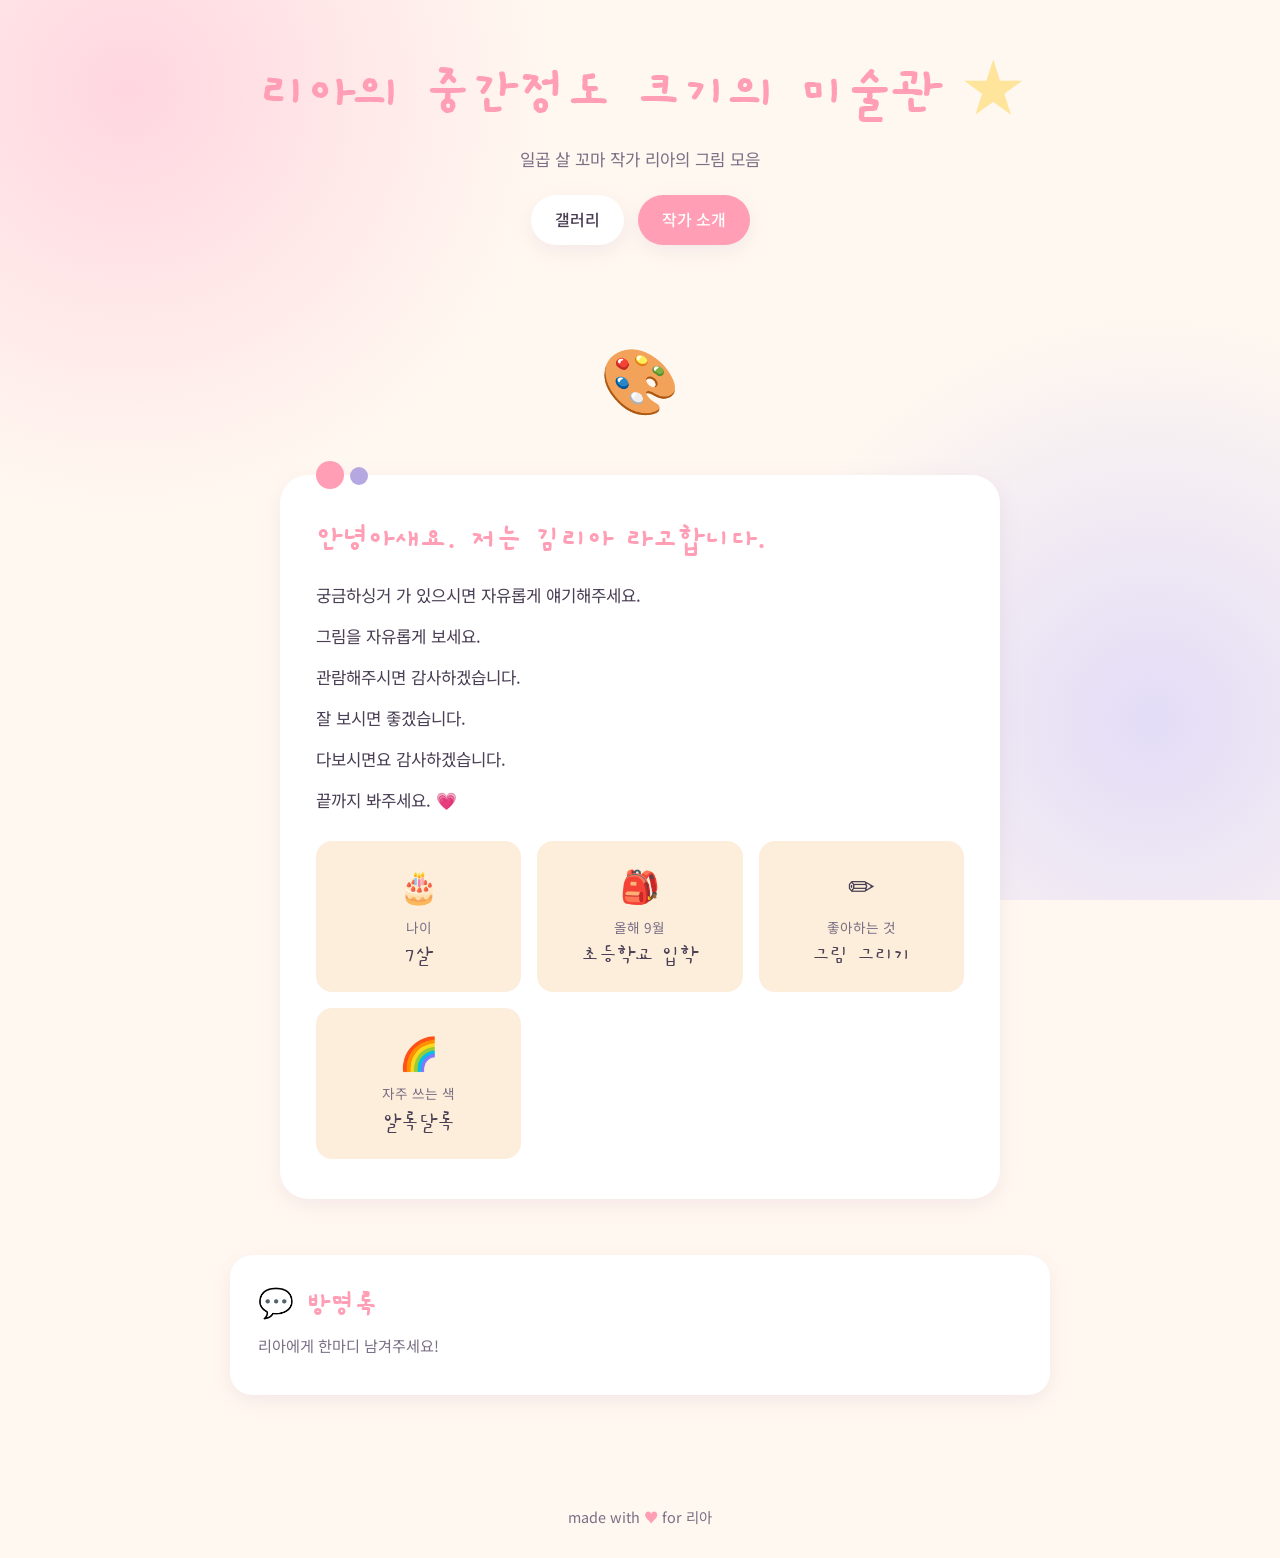
==== about.html @ 67d5af65 "방명록 추가 (giscus) 갤러리/작가 소개 페이지 하단에 댓글창 추가. GitHub Discussions 기반, 페이지별로 분리된 스레드.  Co-Authored-By: Cla" ====
<!DOCTYPE html>
<html lang="ko">
<head>
  <meta charset="UTF-8" />
  <meta name="viewport" content="width=device-width, initial-scale=1.0" />
  <title>작가 소개 — 리아의 중간정도 크기의 미술관</title>
  <meta name="description" content="꼬마 작가 리아 소개" />
  <link rel="preconnect" href="https://fonts.googleapis.com" />
  <link rel="preconnect" href="https://fonts.gstatic.com" crossorigin />
  <link href="https://fonts.googleapis.com/css2?family=Gaegu:wght@400;700&family=Noto+Sans+KR:wght@400;500;700&display=swap" rel="stylesheet" />
  <link rel="stylesheet" href="style.css" />
</head>
<body>
  <header>
    <h1 class="site-title">리아의 중간정도 크기의 미술관 <span class="star">★</span></h1>
    <p class="tagline">일곱 살 꼬마 작가 리아의 그림 모음</p>
    <nav>
      <a href="index.html">갤러리</a>
      <a href="about.html" class="active">작가 소개</a>
      <a href="admin.html" class="admin-link" hidden>✏️ 편집</a>
    </nav>
  </header>

  <main>
    <div class="about-hero">
      <span class="about-emoji" role="img" aria-label="팔레트">🎨</span>
    </div>

    <article class="about-card">
      <h2>안녕아새요. 저는 김리아 라고합니다.</h2>
      <p>궁금하싱거 가 있으시면 자유롭게 얘기해주세요.</p>
      <p>그림을 자유롭게 보세요.</p>
      <p>관람해주시면 감사하겠습니다.</p>
      <p>잘 보시면 좋겠습니다.</p>
      <p>다보시면요 감사하겠습니다.</p>
      <p>끝까지 봐주세요. 💗</p>

      <div class="about-facts">
        <div class="fact">
          <span class="fact-emoji">🎂</span>
          <div class="fact-label">나이</div>
          <div class="fact-value">7살</div>
        </div>
        <div class="fact">
          <span class="fact-emoji">🎒</span>
          <div class="fact-label">올해 9월</div>
          <div class="fact-value">초등학교 입학</div>
        </div>
        <div class="fact">
          <span class="fact-emoji">✏️</span>
          <div class="fact-label">좋아하는 것</div>
          <div class="fact-value">그림 그리기</div>
        </div>
        <div class="fact">
          <span class="fact-emoji">🌈</span>
          <div class="fact-label">자주 쓰는 색</div>
          <div class="fact-value">알록달록</div>
        </div>
      </div>
    </article>

    <section class="comments" aria-label="방명록">
      <h2 class="comments-title">💬 방명록</h2>
      <p class="comments-hint">리아에게 한마디 남겨주세요!</p>
      <script src="https://giscus.app/client.js"
              data-repo="junsoopablo/lia-gallery"
              data-repo-id="R_kgDOSTjajA"
              data-category="General"
              data-category-id="DIC_kwDOSTjajM4C8SMW"
              data-mapping="pathname"
              data-strict="0"
              data-reactions-enabled="1"
              data-emit-metadata="1"
              data-input-position="top"
              data-theme="preferred_color_scheme"
              data-lang="ko"
              data-loading="lazy"
              crossorigin="anonymous"
              async>
      </script>
    </section>
  </main>

  <footer>
    <p>made with <span class="heart">♥</span> for 리아</p>
  </footer>

  <script>
    if (['localhost', '127.0.0.1'].includes(location.hostname)) {
      document.querySelectorAll('.admin-link').forEach(a => a.hidden = false);
    }
  </script>
</body>
</html>
---- style.css ----
/* === Lia's Art Gallery — base styles === */
:root {
  --cream: #fff8f0;
  --cream-deep: #fdeedb;
  --pink: #ff9eb5;
  --pink-soft: #ffd6e0;
  --lavender: #b5a8e0;
  --lavender-soft: #e3dcf7;
  --mint: #a8e0d2;
  --yellow: #ffe49c;
  --text: #4a3f55;
  --text-soft: #7a6f85;
  --shadow: 0 6px 20px rgba(180, 140, 180, 0.15);
  --shadow-hover: 0 12px 32px rgba(180, 140, 180, 0.25);
}

* { box-sizing: border-box; margin: 0; padding: 0; }

html, body {
  font-family: 'Noto Sans KR', system-ui, -apple-system, sans-serif;
  background: var(--cream);
  color: var(--text);
  line-height: 1.6;
  min-height: 100vh;
}

body {
  background-image:
    radial-gradient(circle at 10% 10%, var(--pink-soft) 0, transparent 30%),
    radial-gradient(circle at 90% 80%, var(--lavender-soft) 0, transparent 30%);
  background-attachment: fixed;
}

/* === Header & nav === */
header {
  text-align: center;
  padding: 48px 20px 24px;
}

.site-title {
  font-family: 'Gaegu', cursive;
  font-size: clamp(2.4rem, 6vw, 3.6rem);
  font-weight: 700;
  color: var(--pink);
  letter-spacing: -1px;
}

.site-title .star {
  display: inline-block;
  color: var(--yellow);
  animation: twinkle 2s ease-in-out infinite;
}

@keyframes twinkle {
  0%, 100% { transform: rotate(-10deg) scale(1); }
  50% { transform: rotate(10deg) scale(1.15); }
}

.tagline {
  color: var(--text-soft);
  font-size: 1.05rem;
  margin-top: 6px;
}

nav {
  display: flex;
  justify-content: center;
  gap: 14px;
  margin-top: 22px;
  flex-wrap: wrap;
}

nav a {
  text-decoration: none;
  color: var(--text);
  background: white;
  padding: 10px 22px;
  border-radius: 999px;
  font-weight: 500;
  box-shadow: var(--shadow);
  transition: transform 0.2s, box-shadow 0.2s, background 0.2s;
  border: 2px solid transparent;
}

nav a:hover {
  transform: translateY(-2px);
  box-shadow: var(--shadow-hover);
  border-color: var(--pink-soft);
}

nav a.active {
  background: var(--pink);
  color: white;
}

/* === Main container === */
main {
  max-width: 1200px;
  margin: 0 auto;
  padding: 24px 20px 80px;
}

/* === Filter bar === */
.filter-bar {
  display: flex;
  flex-wrap: wrap;
  justify-content: center;
  gap: 10px;
  margin-top: 24px;
}

.filter-bar:empty { display: none; }

.filter-btn {
  font-family: inherit;
  font-size: 0.95rem;
  background: white;
  color: var(--text);
  border: 2px solid transparent;
  padding: 8px 18px;
  border-radius: 999px;
  cursor: pointer;
  font-weight: 500;
  box-shadow: var(--shadow);
  transition: transform 0.2s, background 0.2s, color 0.2s, border-color 0.2s;
  display: inline-flex;
  align-items: center;
  gap: 6px;
}

.filter-btn:hover {
  transform: translateY(-2px);
  border-color: var(--pink-soft);
}

.filter-btn.active {
  background: var(--pink);
  color: white;
}

.filter-count {
  font-size: 0.78rem;
  background: var(--cream-deep);
  color: var(--text-soft);
  padding: 1px 8px;
  border-radius: 999px;
  font-weight: 600;
}

.filter-btn.active .filter-count {
  background: rgba(255, 255, 255, 0.3);
  color: white;
}

.artwork-card.hidden { display: none; }

/* === Gallery grid === */
.gallery {
  display: grid;
  grid-template-columns: repeat(auto-fill, minmax(260px, 1fr));
  gap: 28px;
  margin-top: 32px;
}

.artwork-card {
  background: white;
  border-radius: 22px;
  overflow: hidden;
  box-shadow: var(--shadow);
  transition: transform 0.3s, box-shadow 0.3s;
  cursor: pointer;
  display: flex;
  flex-direction: column;
}

.artwork-card:hover {
  transform: translateY(-6px) rotate(-0.5deg);
  box-shadow: var(--shadow-hover);
}

.artwork-card:nth-child(even):hover {
  transform: translateY(-6px) rotate(0.5deg);
}

.artwork-img-wrap {
  width: 100%;
  aspect-ratio: 1 / 1;
  overflow: hidden;
  background: var(--cream-deep);
  display: flex;
  align-items: center;
  justify-content: center;
}

.artwork-img-wrap img {
  width: 100%;
  height: 100%;
  object-fit: cover;
  display: block;
  transition: transform 0.4s ease;
}

.artwork-card:hover .artwork-img-wrap img {
  transform: scale(1.05);
}

.artwork-info {
  padding: 16px 18px 20px;
}

.artwork-title {
  font-family: 'Gaegu', cursive;
  font-size: 1.5rem;
  color: var(--text);
  margin-bottom: 4px;
}

.artwork-meta {
  font-size: 0.85rem;
  color: var(--text-soft);
}

.artwork-desc {
  font-size: 0.92rem;
  color: var(--text-soft);
  margin-top: 8px;
  line-height: 1.5;
}

/* === Lightbox === */
.lightbox {
  position: fixed;
  inset: 0;
  background: rgba(74, 63, 85, 0.85);
  display: none;
  align-items: center;
  justify-content: center;
  z-index: 1000;
  padding: 20px;
  animation: fadeIn 0.25s ease;
}

.lightbox.open { display: flex; }

@keyframes fadeIn { from { opacity: 0; } to { opacity: 1; } }

.lightbox-content {
  background: white;
  border-radius: 22px;
  max-width: 92vw;
  max-height: 92vh;
  overflow: hidden;
  display: flex;
  flex-direction: column;
  box-shadow: 0 20px 60px rgba(0, 0, 0, 0.4);
}

.lightbox-content img {
  width: 100%;
  max-height: 75vh;
  object-fit: contain;
  background: var(--cream-deep);
  display: block;
}

.lightbox-info {
  padding: 18px 24px 22px;
}

.lightbox-info .artwork-title { font-size: 1.8rem; }

.lightbox-close {
  position: absolute;
  top: 20px;
  right: 24px;
  background: white;
  color: var(--text);
  border: none;
  border-radius: 50%;
  width: 44px;
  height: 44px;
  font-size: 1.4rem;
  cursor: pointer;
  box-shadow: var(--shadow);
  transition: transform 0.2s;
}

.lightbox-close:hover { transform: rotate(90deg) scale(1.1); }

.lightbox-nav {
  position: absolute;
  top: 50%;
  transform: translateY(-50%);
  background: white;
  color: var(--text);
  border: none;
  border-radius: 50%;
  width: 50px;
  height: 50px;
  font-size: 1.5rem;
  cursor: pointer;
  box-shadow: var(--shadow);
  transition: transform 0.2s;
}

.lightbox-nav:hover { transform: translateY(-50%) scale(1.1); }
.lightbox-prev { left: 20px; }
.lightbox-next { right: 20px; }

/* === About page === */
.about-hero {
  text-align: center;
  padding: 32px 20px 24px;
}

.about-emoji {
  font-size: 4rem;
  display: inline-block;
  animation: bounce 2.5s ease-in-out infinite;
}

@keyframes bounce {
  0%, 100% { transform: translateY(0); }
  50% { transform: translateY(-12px); }
}

.about-card {
  background: white;
  border-radius: 28px;
  padding: 40px 36px;
  box-shadow: var(--shadow);
  max-width: 720px;
  margin: 24px auto;
  position: relative;
}

.about-card::before {
  content: '';
  position: absolute;
  top: -14px;
  left: 36px;
  width: 28px;
  height: 28px;
  background: var(--pink);
  border-radius: 50%;
}

.about-card::after {
  content: '';
  position: absolute;
  top: -8px;
  left: 70px;
  width: 18px;
  height: 18px;
  background: var(--lavender);
  border-radius: 50%;
}

.about-card h2 {
  font-family: 'Gaegu', cursive;
  font-size: 2rem;
  color: var(--pink);
  margin-bottom: 16px;
}

.about-card p {
  font-size: 1.05rem;
  margin-bottom: 14px;
  color: var(--text);
}

.about-facts {
  display: grid;
  grid-template-columns: repeat(auto-fit, minmax(180px, 1fr));
  gap: 16px;
  margin-top: 28px;
}

.fact {
  background: var(--cream-deep);
  border-radius: 16px;
  padding: 18px;
  text-align: center;
}

.fact-emoji { font-size: 2rem; display: block; margin-bottom: 6px; }
.fact-label { font-size: 0.85rem; color: var(--text-soft); }
.fact-value { font-family: 'Gaegu', cursive; font-size: 1.4rem; color: var(--text); }

/* === Comments (giscus) === */
.comments {
  max-width: 820px;
  margin: 56px auto 0;
  background: white;
  border-radius: 22px;
  padding: 28px 28px 20px;
  box-shadow: var(--shadow);
}

.comments-title {
  font-family: 'Gaegu', cursive;
  font-size: 1.8rem;
  color: var(--pink);
  margin-bottom: 4px;
}

.comments-hint {
  color: var(--text-soft);
  font-size: 0.95rem;
  margin-bottom: 18px;
}

@media (max-width: 600px) {
  .comments { padding: 22px 18px 16px; border-radius: 18px; }
}

/* === Footer === */
footer {
  text-align: center;
  padding: 30px 20px;
  color: var(--text-soft);
  font-size: 0.9rem;
}

footer .heart { color: var(--pink); }

/* === Empty state === */
.empty {
  text-align: center;
  padding: 80px 20px;
  color: var(--text-soft);
}

/* === Admin page === */
.server-warning {
  background: #fff5e0;
  border: 2px solid var(--yellow);
  border-radius: 14px;
  padding: 14px 18px;
  margin-top: 14px;
  color: var(--text);
  font-size: 0.95rem;
}

.server-warning code {
  background: white;
  padding: 2px 8px;
  border-radius: 6px;
  font-size: 0.92em;
}

.server-warning a { color: var(--pink); font-weight: 500; }

.admin-status {
  font-size: 0.95rem;
  color: var(--text-soft);
}

.admin-status.saved { color: #4a9d6e; font-weight: 500; }
.admin-status.failed { color: #c44; font-weight: 500; }

.admin-toolbar {
  display: flex;
  align-items: center;
  justify-content: space-between;
  gap: 16px;
  background: white;
  border-radius: 18px;
  padding: 14px 20px;
  box-shadow: var(--shadow);
  margin-top: 18px;
  position: sticky;
  top: 12px;
  z-index: 10;
  flex-wrap: wrap;
}

.btn {
  font-family: inherit;
  font-size: 0.95rem;
  padding: 10px 20px;
  border-radius: 999px;
  border: 2px solid transparent;
  cursor: pointer;
  font-weight: 500;
  transition: transform 0.2s, box-shadow 0.2s;
}

.btn:hover { transform: translateY(-1px); box-shadow: var(--shadow); }

.btn-primary {
  background: var(--pink);
  color: white;
}

.admin-list {
  margin-top: 22px;
  display: flex;
  flex-direction: column;
  gap: 18px;
}

.admin-item {
  background: white;
  border-radius: 20px;
  padding: 18px;
  box-shadow: var(--shadow);
  display: grid;
  grid-template-columns: 160px 1fr;
  gap: 20px;
  align-items: start;
}

.admin-thumb {
  width: 100%;
  aspect-ratio: 1 / 1;
  border-radius: 14px;
  overflow: hidden;
  background: var(--cream-deep);
}

.admin-thumb img {
  width: 100%;
  height: 100%;
  object-fit: cover;
  display: block;
}

.admin-fields {
  display: flex;
  flex-direction: column;
  gap: 12px;
}

.admin-fields label {
  display: flex;
  flex-direction: column;
  gap: 4px;
}

.admin-fields label > span {
  font-size: 0.85rem;
  color: var(--text-soft);
  font-weight: 500;
}

.admin-fields input,
.admin-fields textarea {
  font-family: inherit;
  font-size: 1rem;
  color: var(--text);
  padding: 10px 14px;
  border-radius: 12px;
  border: 2px solid var(--cream-deep);
  background: var(--cream);
  resize: vertical;
  transition: border-color 0.15s, background 0.15s;
}

.admin-fields input:focus,
.admin-fields textarea:focus {
  outline: none;
  border-color: var(--pink-soft);
  background: white;
}

@media (max-width: 600px) {
  .admin-item {
    grid-template-columns: 1fr;
  }
  .admin-thumb {
    max-width: 200px;
  }
  .admin-toolbar { position: static; }
}

/* === Responsive tweaks === */
@media (max-width: 600px) {
  header { padding: 32px 16px 16px; }
  .about-card { padding: 28px 22px; }
  .lightbox-nav { width: 42px; height: 42px; }
}
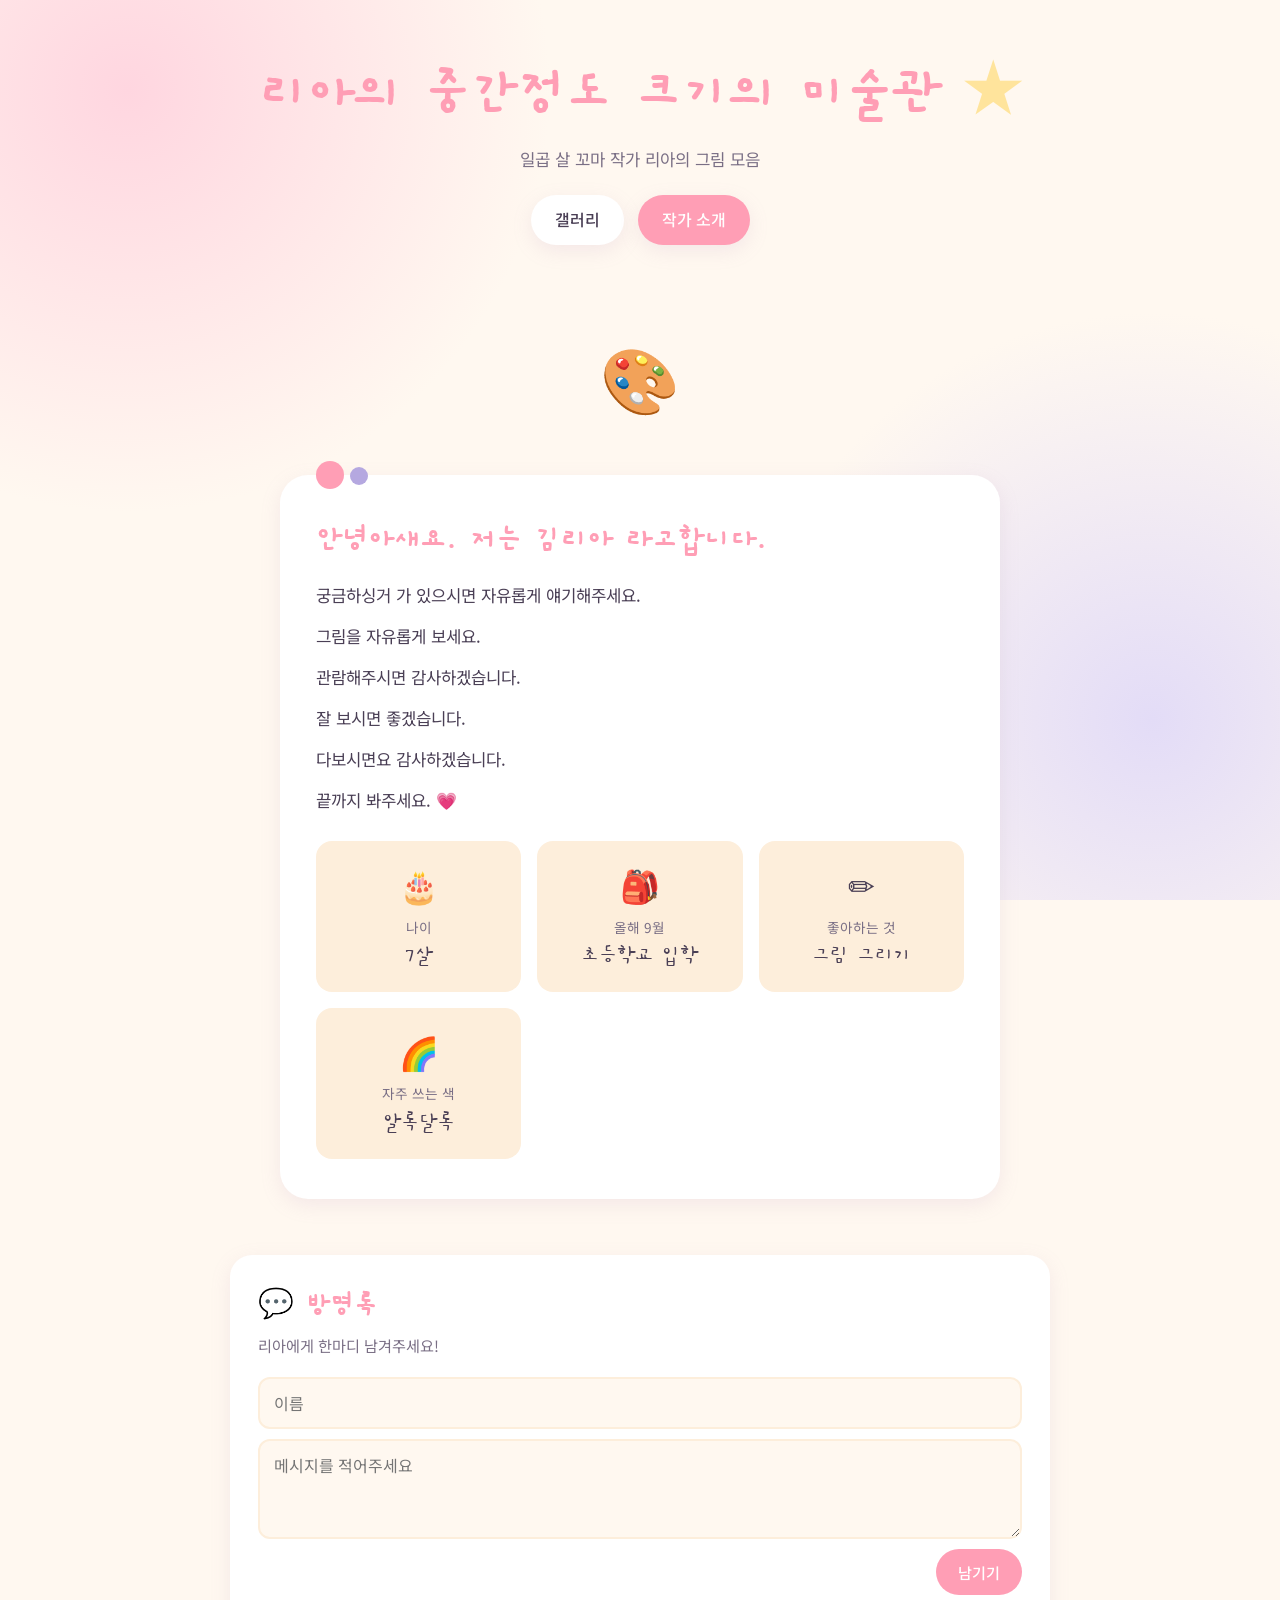
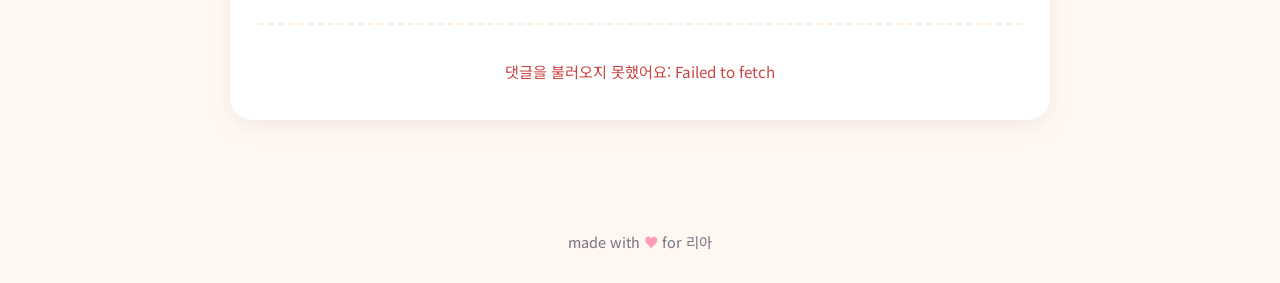
==== commit 2dc53113: "방명록을 Supabase 기반 자체 시스템으로 교체 giscus(GitHub 계정 필요)에서 익명 방명록으로 변경. 이름 + 메시지만 입력하면 누구나 댓글 작성 가능. 페이지별로 " ====
--- a/about.html
+++ b/about.html
@@ -59,25 +59,20 @@
       </div>
     </article>
 
-    <section class="comments" aria-label="방명록">
+    <section class="comments" data-page="about" aria-label="방명록">
       <h2 class="comments-title">💬 방명록</h2>
       <p class="comments-hint">리아에게 한마디 남겨주세요!</p>
-      <script src="https://giscus.app/client.js"
-              data-repo="junsoopablo/lia-gallery"
-              data-repo-id="R_kgDOSTjajA"
-              data-category="General"
-              data-category-id="DIC_kwDOSTjajM4C8SMW"
-              data-mapping="pathname"
-              data-strict="0"
-              data-reactions-enabled="1"
-              data-emit-metadata="1"
-              data-input-position="top"
-              data-theme="preferred_color_scheme"
-              data-lang="ko"
-              data-loading="lazy"
-              crossorigin="anonymous"
-              async>
-      </script>
+      <form class="comment-form">
+        <input type="text" name="name" placeholder="이름" maxlength="50" required autocomplete="name" />
+        <textarea name="message" placeholder="메시지를 적어주세요" maxlength="1000" rows="3" required></textarea>
+        <div class="comment-form-foot">
+          <span class="comment-form-status" aria-live="polite"></span>
+          <button type="submit" class="btn btn-primary">남기기</button>
+        </div>
+      </form>
+      <div class="comment-list">
+        <p class="comment-loading">댓글 불러오는 중...</p>
+      </div>
     </section>
   </main>
 
@@ -90,5 +85,6 @@
       document.querySelectorAll('.admin-link').forEach(a => a.hidden = false);
     }
   </script>
+  <script src="comments.js" defer></script>
 </body>
 </html>
--- a/style.css
+++ b/style.css
@@ -387,13 +387,13 @@
 .fact-label { font-size: 0.85rem; color: var(--text-soft); }
 .fact-value { font-family: 'Gaegu', cursive; font-size: 1.4rem; color: var(--text); }
 
-/* === Comments (giscus) === */
+/* === Comments (Supabase 방명록) === */
 .comments {
   max-width: 820px;
   margin: 56px auto 0;
   background: white;
   border-radius: 22px;
-  padding: 28px 28px 20px;
+  padding: 28px 28px 24px;
   box-shadow: var(--shadow);
 }
 
@@ -407,11 +407,110 @@
 .comments-hint {
   color: var(--text-soft);
   font-size: 0.95rem;
-  margin-bottom: 18px;
+  margin-bottom: 20px;
+}
+
+.comment-form {
+  display: flex;
+  flex-direction: column;
+  gap: 10px;
+  margin-bottom: 28px;
+}
+
+.comment-form input,
+.comment-form textarea {
+  font-family: inherit;
+  font-size: 1rem;
+  color: var(--text);
+  padding: 12px 14px;
+  border-radius: 12px;
+  border: 2px solid var(--cream-deep);
+  background: var(--cream);
+  resize: vertical;
+  transition: border-color 0.15s, background 0.15s;
+}
+
+.comment-form input:focus,
+.comment-form textarea:focus {
+  outline: none;
+  border-color: var(--pink-soft);
+  background: white;
+}
+
+.comment-form-foot {
+  display: flex;
+  justify-content: space-between;
+  align-items: center;
+  gap: 12px;
+  flex-wrap: wrap;
+}
+
+.comment-form-status {
+  font-size: 0.9rem;
+  color: var(--text-soft);
+}
+.comment-form-status.success { color: #4a9d6e; font-weight: 500; }
+.comment-form-status.error { color: #c44; font-weight: 500; }
+
+.comment-list {
+  border-top: 2px dashed var(--cream-deep);
+  padding-top: 22px;
+  display: flex;
+  flex-direction: column;
+  gap: 14px;
+}
+
+.comment-count {
+  font-size: 0.92rem;
+  color: var(--text-soft);
+  margin-bottom: 4px;
+}
+
+.comment-loading,
+.comment-empty,
+.comment-error {
+  color: var(--text-soft);
+  font-size: 0.95rem;
+  text-align: center;
+  padding: 12px 0;
+}
+
+.comment-error { color: #c44; }
+
+.comment-card {
+  background: var(--cream);
+  border-radius: 14px;
+  padding: 14px 18px;
+}
+
+.comment-head {
+  display: flex;
+  justify-content: space-between;
+  align-items: baseline;
+  gap: 10px;
+  margin-bottom: 6px;
+}
+
+.comment-name {
+  font-weight: 600;
+  color: var(--text);
+}
+
+.comment-time {
+  font-size: 0.82rem;
+  color: var(--text-soft);
+}
+
+.comment-message {
+  color: var(--text);
+  font-size: 0.97rem;
+  line-height: 1.55;
+  white-space: pre-wrap;
+  word-break: break-word;
 }
 
 @media (max-width: 600px) {
-  .comments { padding: 22px 18px 16px; border-radius: 18px; }
+  .comments { padding: 22px 18px 18px; border-radius: 18px; }
 }
 
 /* === Footer === */
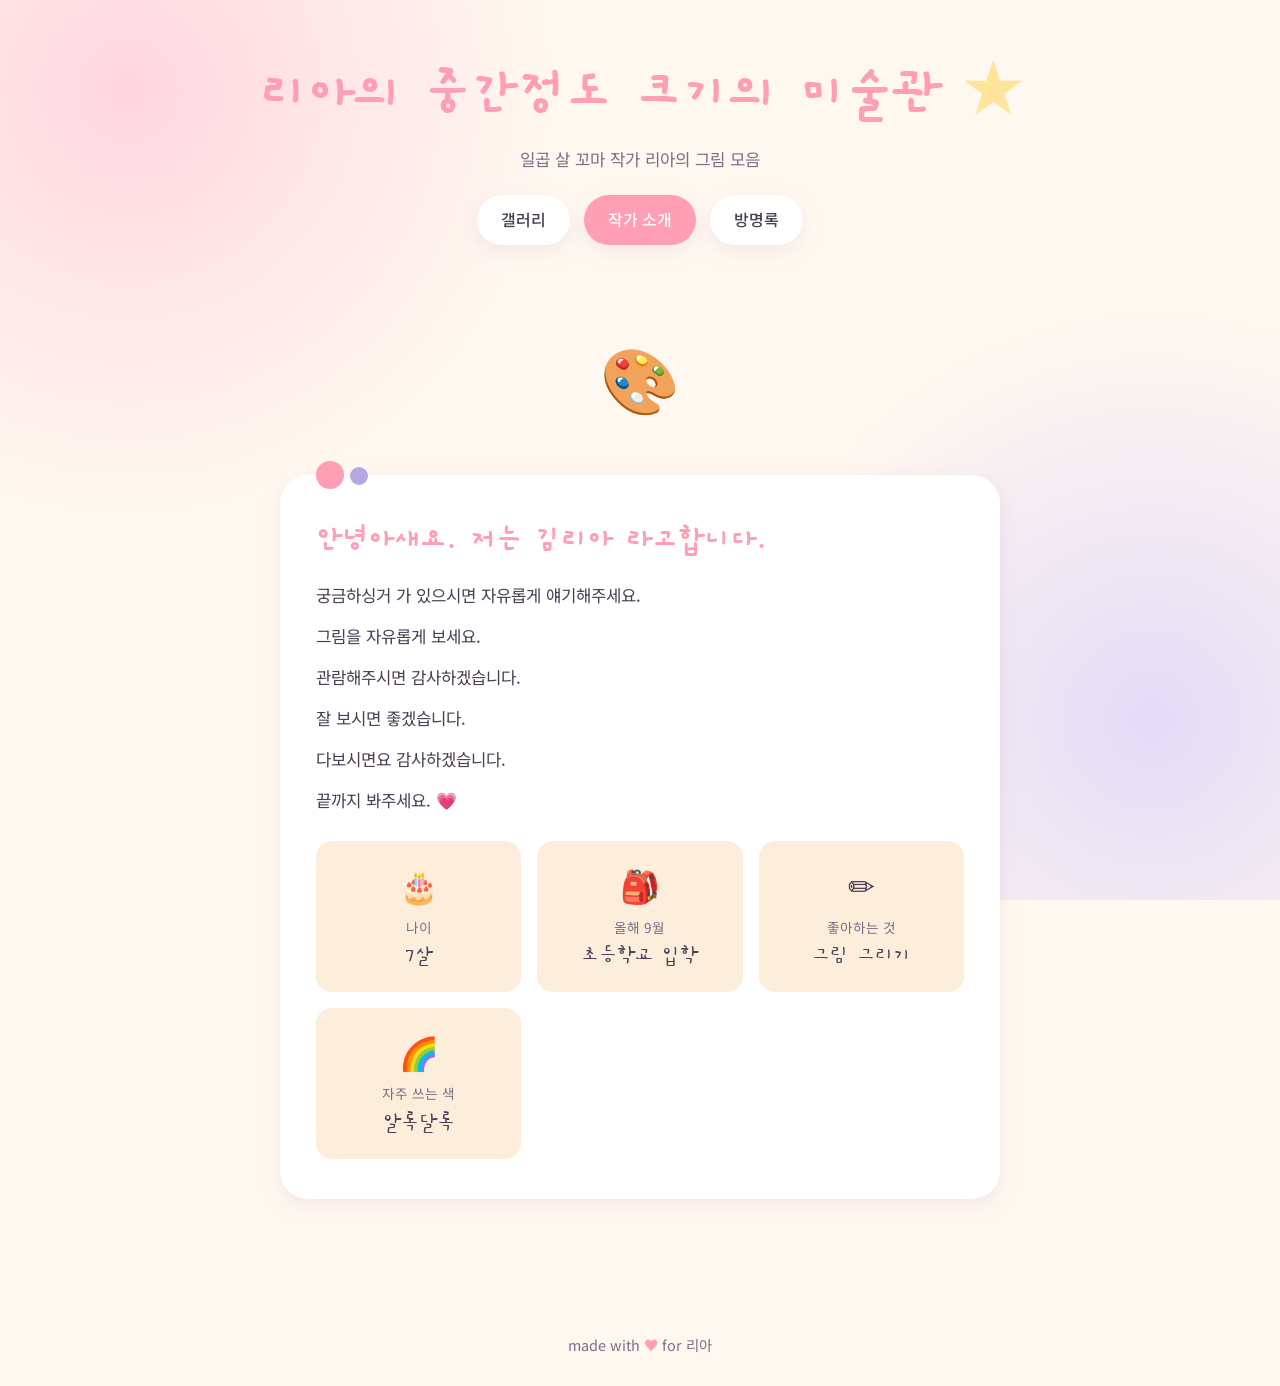
==== commit 8a8561c8: "방명록을 별도 페이지로 분리 - guestbook.html 추가 (단일 통합 방명록) - 갤러리/작가 소개에서 댓글 섹션 제거 - nav에 '방명록' 항목 추가  이유: 갤러리 끝" ====
--- a/about.html
+++ b/about.html
@@ -17,6 +17,7 @@
     <nav>
       <a href="index.html">갤러리</a>
       <a href="about.html" class="active">작가 소개</a>
+      <a href="guestbook.html">방명록</a>
       <a href="admin.html" class="admin-link" hidden>✏️ 편집</a>
     </nav>
   </header>
@@ -59,21 +60,6 @@
       </div>
     </article>
 
-    <section class="comments" data-page="about" aria-label="방명록">
-      <h2 class="comments-title">💬 방명록</h2>
-      <p class="comments-hint">리아에게 한마디 남겨주세요!</p>
-      <form class="comment-form">
-        <input type="text" name="name" placeholder="이름" maxlength="50" required autocomplete="name" />
-        <textarea name="message" placeholder="메시지를 적어주세요" maxlength="1000" rows="3" required></textarea>
-        <div class="comment-form-foot">
-          <span class="comment-form-status" aria-live="polite"></span>
-          <button type="submit" class="btn btn-primary">남기기</button>
-        </div>
-      </form>
-      <div class="comment-list">
-        <p class="comment-loading">댓글 불러오는 중...</p>
-      </div>
-    </section>
   </main>
 
   <footer>
@@ -85,6 +71,5 @@
       document.querySelectorAll('.admin-link').forEach(a => a.hidden = false);
     }
   </script>
-  <script src="comments.js" defer></script>
 </body>
 </html>
--- a/style.css
+++ b/style.css
@@ -411,50 +411,64 @@
 }
 
 .comment-form {
-  display: flex;
-  flex-direction: column;
-  gap: 10px;
-  margin-bottom: 28px;
+  display: grid;
+  gap: 12px;
+  margin-bottom: 32px;
+  background: linear-gradient(135deg, var(--cream-deep) 0%, var(--lavender-soft) 100%);
+  padding: 22px;
+  border-radius: 18px;
 }
 
 .comment-form input,
 .comment-form textarea {
+  width: 100%;
+  box-sizing: border-box;
+  display: block;
   font-family: inherit;
   font-size: 1rem;
   color: var(--text);
-  padding: 12px 14px;
+  padding: 13px 16px;
   border-radius: 12px;
-  border: 2px solid var(--cream-deep);
-  background: var(--cream);
+  border: 2px solid white;
+  background: white;
   resize: vertical;
-  transition: border-color 0.15s, background 0.15s;
+  transition: border-color 0.15s, box-shadow 0.15s;
+}
+
+.comment-form input::placeholder,
+.comment-form textarea::placeholder {
+  color: var(--text-soft);
 }
 
 .comment-form input:focus,
 .comment-form textarea:focus {
   outline: none;
-  border-color: var(--pink-soft);
-  background: white;
+  border-color: var(--pink);
+  box-shadow: 0 0 0 3px rgba(255, 158, 181, 0.25);
+}
+
+.comment-form textarea {
+  min-height: 90px;
+  font-family: inherit;
 }
 
 .comment-form-foot {
   display: flex;
-  justify-content: space-between;
+  justify-content: flex-end;
   align-items: center;
-  gap: 12px;
+  gap: 14px;
   flex-wrap: wrap;
 }
 
 .comment-form-status {
-  font-size: 0.9rem;
-  color: var(--text-soft);
-}
-.comment-form-status.success { color: #4a9d6e; font-weight: 500; }
+  margin-right: auto;
+  font-size: 0.92rem;
+  color: var(--text);
+}
+.comment-form-status.success { color: #2f7d52; font-weight: 500; }
 .comment-form-status.error { color: #c44; font-weight: 500; }
 
 .comment-list {
-  border-top: 2px dashed var(--cream-deep);
-  padding-top: 22px;
   display: flex;
   flex-direction: column;
   gap: 14px;
@@ -463,24 +477,38 @@
 .comment-count {
   font-size: 0.92rem;
   color: var(--text-soft);
-  margin-bottom: 4px;
+  margin: 0 0 6px 4px;
 }
 
 .comment-loading,
-.comment-empty,
+.comment-empty {
+  text-align: center;
+  padding: 36px 16px;
+  background: var(--cream);
+  border-radius: 16px;
+  color: var(--text-soft);
+  font-size: 1rem;
+}
+
 .comment-error {
-  color: var(--text-soft);
+  text-align: center;
+  padding: 18px;
+  background: #fff0f0;
+  border-radius: 12px;
+  color: #c44;
   font-size: 0.95rem;
-  text-align: center;
-  padding: 12px 0;
-}
-
-.comment-error { color: #c44; }
+}
 
 .comment-card {
-  background: var(--cream);
+  background: white;
+  border: 2px solid var(--cream-deep);
   border-radius: 14px;
   padding: 14px 18px;
+  transition: border-color 0.15s, transform 0.15s;
+}
+
+.comment-card:hover {
+  border-color: var(--pink-soft);
 }
 
 .comment-head {
@@ -499,6 +527,7 @@
 .comment-time {
   font-size: 0.82rem;
   color: var(--text-soft);
+  flex-shrink: 0;
 }
 
 .comment-message {
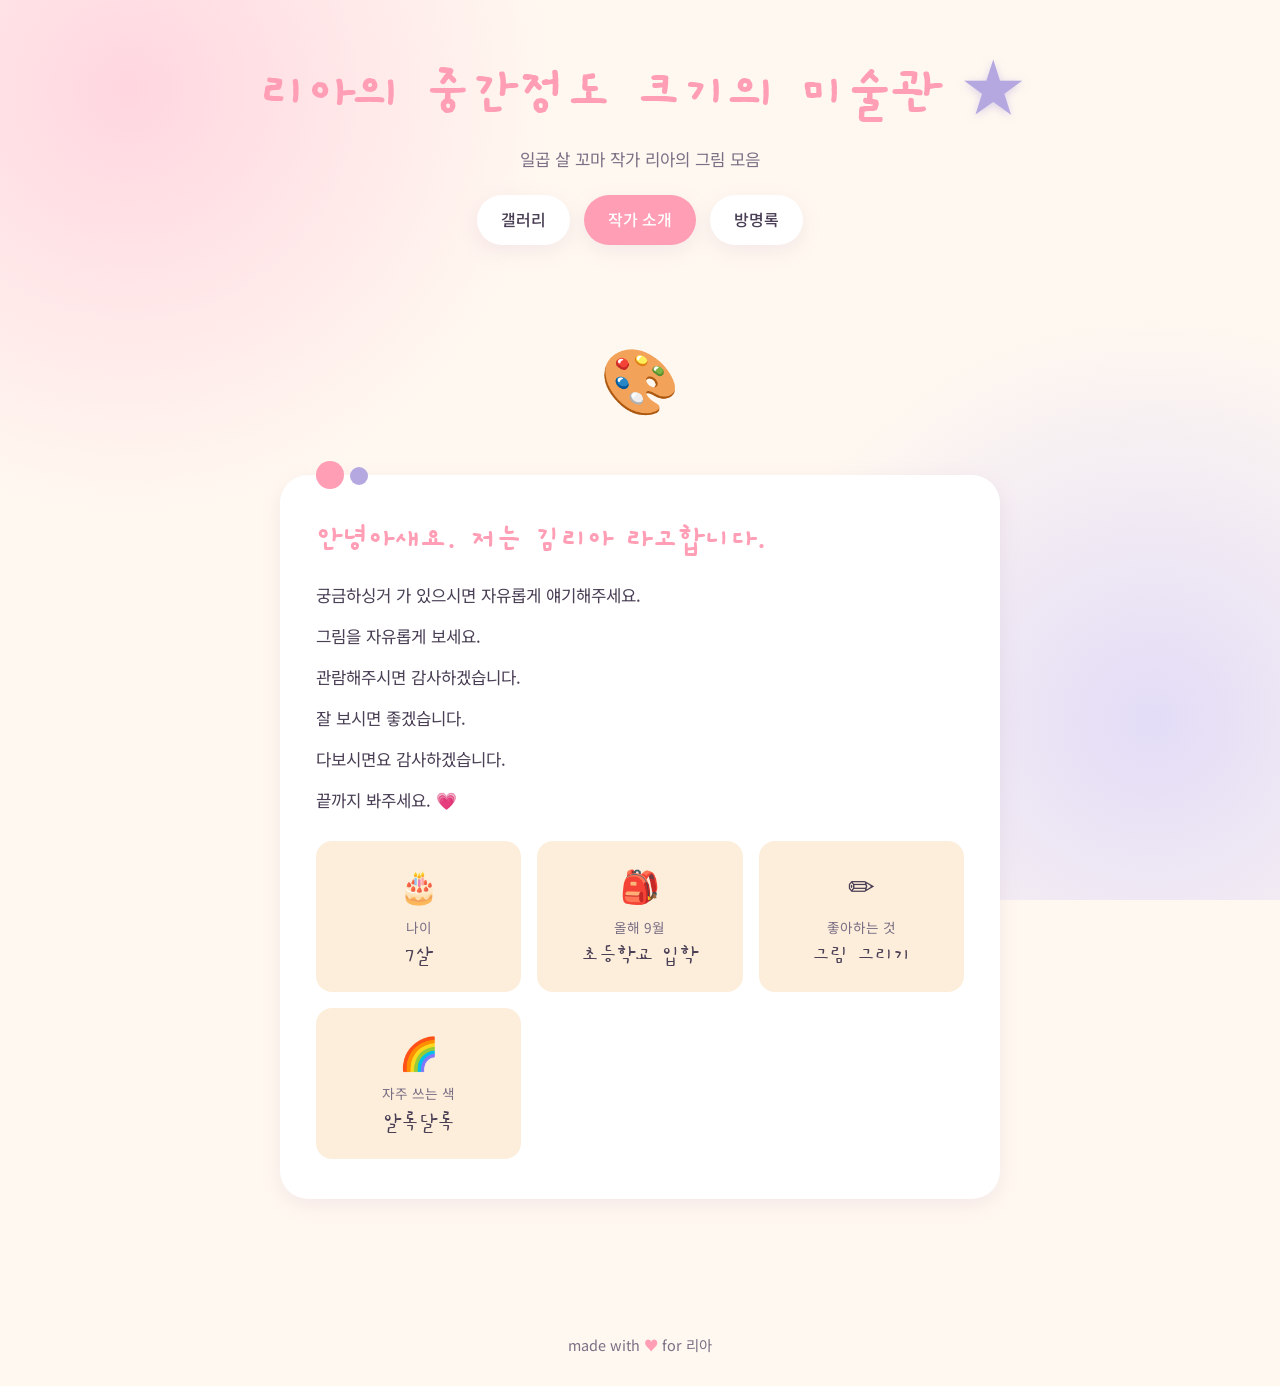
==== commit 21913ac1: "별 색을 라벤더로, 모바일 줄바꿈 처리 - 노란 별이 핑크 배경에서 잘 안 보이던 문제 해결 - 색을 lavender(보라)로 변경 + drop-shadow 추가 - "미술관"과 " ====
--- a/about.html
+++ b/about.html
@@ -5,6 +5,20 @@
   <meta name="viewport" content="width=device-width, initial-scale=1.0" />
   <title>작가 소개 — 리아의 중간정도 크기의 미술관</title>
   <meta name="description" content="꼬마 작가 리아 소개" />
+
+  <!-- Open Graph -->
+  <meta property="og:type" content="website" />
+  <meta property="og:site_name" content="리아의 중간정도 크기의 미술관" />
+  <meta property="og:title" content="작가 소개 — 리아의 중간정도 크기의 미술관" />
+  <meta property="og:description" content="안녕아새요. 저는 김리아 라고합니다." />
+  <meta property="og:url" content="https://junsoopablo.github.io/lia-gallery/about.html" />
+  <meta property="og:image" content="https://junsoopablo.github.io/lia-gallery/og-image.png" />
+  <meta property="og:image:width" content="1200" />
+  <meta property="og:image:height" content="630" />
+  <meta property="og:locale" content="ko_KR" />
+  <meta name="twitter:card" content="summary_large_image" />
+  <meta name="twitter:image" content="https://junsoopablo.github.io/lia-gallery/og-image.png" />
+
   <link rel="preconnect" href="https://fonts.googleapis.com" />
   <link rel="preconnect" href="https://fonts.gstatic.com" crossorigin />
   <link href="https://fonts.googleapis.com/css2?family=Gaegu:wght@400;700&family=Noto+Sans+KR:wght@400;500;700&display=swap" rel="stylesheet" />
@@ -12,7 +26,7 @@
 </head>
 <body>
   <header>
-    <h1 class="site-title">리아의 중간정도 크기의 미술관 <span class="star">★</span></h1>
+    <h1 class="site-title">리아의 중간정도 크기의 미술관&nbsp;<span class="star">★</span></h1>
     <p class="tagline">일곱 살 꼬마 작가 리아의 그림 모음</p>
     <nav>
       <a href="index.html">갤러리</a>
--- a/style.css
+++ b/style.css
@@ -47,8 +47,9 @@
 
 .site-title .star {
   display: inline-block;
-  color: var(--yellow);
+  color: var(--lavender);
   animation: twinkle 2s ease-in-out infinite;
+  filter: drop-shadow(0 2px 4px rgba(181, 168, 224, 0.5));
 }
 
 @keyframes twinkle {
@@ -173,13 +174,23 @@
   flex-direction: column;
 }
 
-.artwork-card:hover {
-  transform: translateY(-6px) rotate(-0.5deg);
-  box-shadow: var(--shadow-hover);
-}
-
-.artwork-card:nth-child(even):hover {
-  transform: translateY(-6px) rotate(0.5deg);
+@media (hover: hover) {
+  .artwork-card:hover {
+    transform: translateY(-6px) rotate(-0.5deg);
+    box-shadow: var(--shadow-hover);
+  }
+
+  .artwork-card:nth-child(even):hover {
+    transform: translateY(-6px) rotate(0.5deg);
+  }
+
+  .artwork-card:hover .artwork-img-wrap img {
+    transform: scale(1.05);
+  }
+}
+
+.artwork-card:active {
+  transform: scale(0.98);
 }
 
 .artwork-img-wrap {
@@ -198,10 +209,6 @@
   object-fit: cover;
   display: block;
   transition: transform 0.4s ease;
-}
-
-.artwork-card:hover .artwork-img-wrap img {
-  transform: scale(1.05);
 }
 
 .artwork-info {
@@ -528,6 +535,24 @@
   font-size: 0.82rem;
   color: var(--text-soft);
   flex-shrink: 0;
+  margin-left: auto;
+}
+
+.comment-delete {
+  background: transparent;
+  border: none;
+  color: var(--text-soft);
+  font-size: 0.95rem;
+  cursor: pointer;
+  padding: 2px 8px;
+  border-radius: 6px;
+  transition: background 0.15s, color 0.15s;
+  flex-shrink: 0;
+}
+
+.comment-delete:hover {
+  background: #ffeaea;
+  color: #c44;
 }
 
 .comment-message {
@@ -536,10 +561,6 @@
   line-height: 1.55;
   white-space: pre-wrap;
   word-break: break-word;
-}
-
-@media (max-width: 600px) {
-  .comments { padding: 22px 18px 18px; border-radius: 18px; }
 }
 
 /* === Footer === */
@@ -692,19 +713,162 @@
   background: white;
 }
 
+/* === Responsive: tablet === */
+@media (max-width: 900px) {
+  .gallery {
+    grid-template-columns: repeat(auto-fill, minmax(220px, 1fr));
+    gap: 22px;
+  }
+}
+
+/* === Responsive: mobile (≤ 600px) === */
 @media (max-width: 600px) {
+  /* Header & nav */
+  header { padding: 28px 14px 14px; }
+  .site-title {
+    font-size: 1.95rem;
+    letter-spacing: -0.5px;
+    line-height: 1.15;
+  }
+  .tagline {
+    font-size: 0.92rem;
+    margin-top: 4px;
+  }
+  nav {
+    gap: 8px;
+    margin-top: 16px;
+  }
+  nav a {
+    padding: 9px 16px;
+    font-size: 0.9rem;
+  }
+
+  main { padding: 16px 14px 50px; }
+
+  /* Filter bar */
+  .filter-bar {
+    gap: 8px;
+    margin-top: 16px;
+  }
+  .filter-btn {
+    padding: 8px 14px;
+    font-size: 0.88rem;
+  }
+  .filter-count {
+    padding: 1px 7px;
+    font-size: 0.74rem;
+  }
+
+  /* Gallery — 2 columns */
+  .gallery {
+    grid-template-columns: repeat(2, 1fr);
+    gap: 12px;
+    margin-top: 22px;
+  }
+  .artwork-card { border-radius: 16px; }
+  .artwork-info { padding: 10px 12px 14px; }
+  .artwork-title { font-size: 1.15rem; line-height: 1.25; }
+  .artwork-meta { font-size: 0.74rem; }
+  .artwork-desc {
+    font-size: 0.82rem;
+    margin-top: 6px;
+    display: -webkit-box;
+    -webkit-line-clamp: 2;
+    -webkit-box-orient: vertical;
+    overflow: hidden;
+  }
+
+  /* Lightbox */
+  .lightbox { padding: 10px; }
+  .lightbox-content { border-radius: 16px; }
+  .lightbox-content img { max-height: 65vh; }
+  .lightbox-info { padding: 14px 18px 18px; }
+  .lightbox-info .artwork-title { font-size: 1.5rem; }
+  .lightbox-close {
+    top: 12px;
+    right: 12px;
+    width: 40px;
+    height: 40px;
+    font-size: 1.2rem;
+  }
+  .lightbox-nav {
+    width: 40px;
+    height: 40px;
+    font-size: 1.3rem;
+  }
+  .lightbox-prev { left: 8px; }
+  .lightbox-next { right: 8px; }
+
+  /* About */
+  .about-hero { padding: 20px 14px 12px; }
+  .about-emoji { font-size: 3rem; }
+  .about-card {
+    padding: 26px 22px;
+    border-radius: 22px;
+    margin: 18px auto;
+  }
+  .about-card h2 { font-size: 1.55rem; line-height: 1.3; }
+  .about-card p { font-size: 0.98rem; }
+  .about-facts {
+    grid-template-columns: repeat(2, 1fr);
+    gap: 10px;
+    margin-top: 22px;
+  }
+  .fact { padding: 14px 8px; }
+  .fact-emoji { font-size: 1.7rem; }
+  .fact-value { font-size: 1.2rem; }
+  .fact-label { font-size: 0.78rem; }
+
+  /* Comments */
+  .comments {
+    padding: 22px 16px 18px;
+    border-radius: 18px;
+    margin-top: 32px;
+  }
+  .comments-title { font-size: 1.6rem; }
+  .comments-hint { font-size: 0.92rem; margin-bottom: 16px; }
+  .comment-form {
+    padding: 16px;
+    gap: 10px;
+    border-radius: 14px;
+  }
+  .comment-form input,
+  .comment-form textarea {
+    padding: 12px 14px;
+    font-size: 16px; /* iOS 줌 방지 */
+  }
+  .comment-form textarea { min-height: 80px; }
+  .comment-form-foot {
+    flex-direction: column-reverse;
+    align-items: stretch;
+    gap: 8px;
+  }
+  .comment-form-status {
+    margin-right: 0;
+    text-align: center;
+    font-size: 0.88rem;
+  }
+  .comment-form .btn { width: 100%; padding: 12px 20px; }
+  .comment-card { padding: 12px 14px; border-radius: 12px; }
+  .comment-name { font-size: 0.95rem; }
+  .comment-time { font-size: 0.78rem; }
+  .comment-message { font-size: 0.93rem; }
+
+  /* Admin */
   .admin-item {
     grid-template-columns: 1fr;
-  }
-  .admin-thumb {
-    max-width: 200px;
-  }
-  .admin-toolbar { position: static; }
-}
-
-/* === Responsive tweaks === */
-@media (max-width: 600px) {
-  header { padding: 32px 16px 16px; }
-  .about-card { padding: 28px 22px; }
-  .lightbox-nav { width: 42px; height: 42px; }
-}
+    padding: 14px;
+  }
+  .admin-thumb { max-width: 180px; }
+  .admin-toolbar { position: static; padding: 12px 14px; }
+  .admin-fields input,
+  .admin-fields textarea { font-size: 16px; /* iOS 줌 방지 */ }
+
+  /* Footer */
+  footer { padding: 22px 16px; font-size: 0.85rem; }
+}
+
+/* === iOS-safe touch behavior === */
+button, .btn, nav a, .filter-btn, .artwork-card, .lightbox-nav, .lightbox-close {
+  -webkit-tap-highlight-color: rgba(255, 158, 181, 0.2);
+}
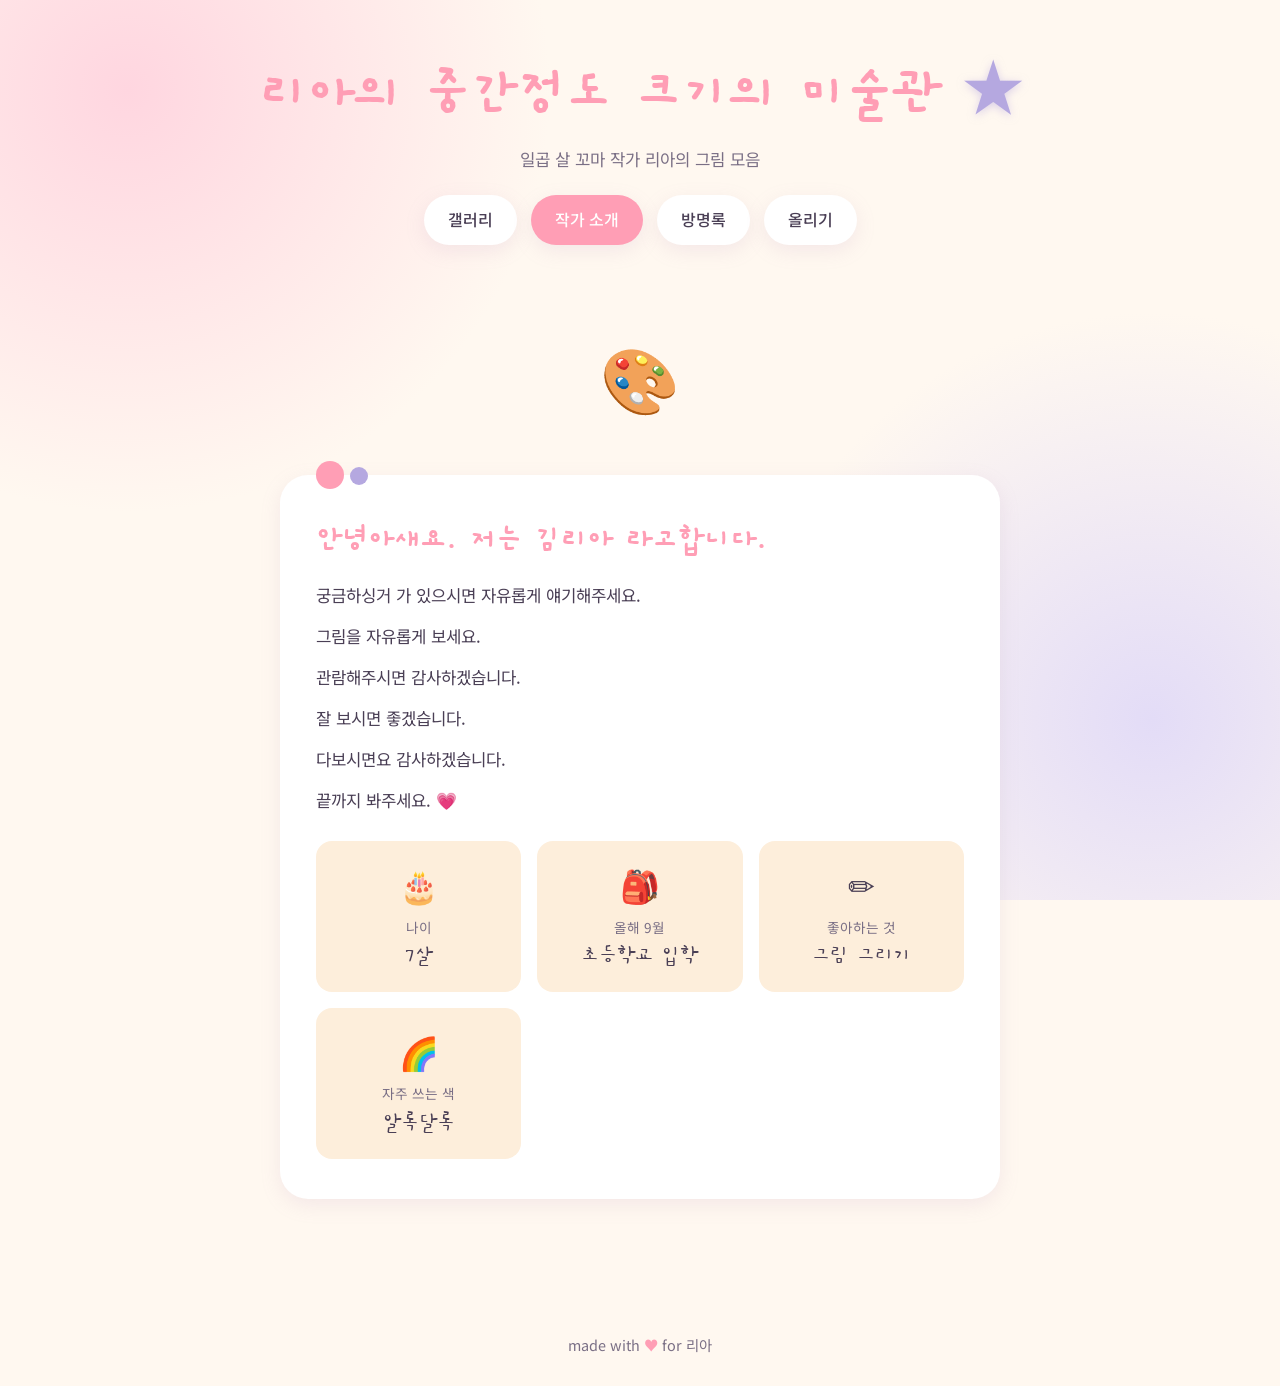
==== commit b9bb5d7c: "Supabase 백엔드 전환 + 탭 업로드 페이지 핵심: 작품 데이터를 GitHub 정적 파일에서 Supabase DB+Storage로 이전. 이제 컴퓨터 없이 갤럭시 탭에서 직접" ====
--- a/about.html
+++ b/about.html
@@ -32,6 +32,7 @@
       <a href="index.html">갤러리</a>
       <a href="about.html" class="active">작가 소개</a>
       <a href="guestbook.html">방명록</a>
+      <a href="upload.html">올리기</a>
       <a href="admin.html" class="admin-link" hidden>✏️ 편집</a>
     </nav>
   </header>
--- a/style.css
+++ b/style.css
@@ -22,6 +22,8 @@
   color: var(--text);
   line-height: 1.6;
   min-height: 100vh;
+  word-break: keep-all;
+  overflow-wrap: break-word;
 }
 
 body {
@@ -43,6 +45,8 @@
   font-weight: 700;
   color: var(--pink);
   letter-spacing: -1px;
+  word-break: keep-all;
+  overflow-wrap: break-word;
 }
 
 .site-title .star {
@@ -232,6 +236,7 @@
   color: var(--text-soft);
   margin-top: 8px;
   line-height: 1.5;
+  white-space: pre-wrap;
 }
 
 /* === Lightbox === */
@@ -256,10 +261,12 @@
   border-radius: 22px;
   max-width: 92vw;
   max-height: 92vh;
-  overflow: hidden;
+  overflow-y: auto;
+  overflow-x: hidden;
   display: flex;
   flex-direction: column;
   box-shadow: 0 20px 60px rgba(0, 0, 0, 0.4);
+  -webkit-overflow-scrolling: touch;
 }
 
 .lightbox-content img {
@@ -280,37 +287,50 @@
   position: absolute;
   top: 20px;
   right: 24px;
-  background: white;
-  color: var(--text);
+  background: rgba(74, 63, 85, 0.85);
+  color: white;
   border: none;
   border-radius: 50%;
   width: 44px;
   height: 44px;
   font-size: 1.4rem;
   cursor: pointer;
-  box-shadow: var(--shadow);
-  transition: transform 0.2s;
-}
-
-.lightbox-close:hover { transform: rotate(90deg) scale(1.1); }
+  box-shadow: 0 4px 12px rgba(0, 0, 0, 0.3);
+  transition: transform 0.2s, background 0.2s;
+  z-index: 10;
+}
+
+.lightbox-close:hover {
+  transform: rotate(90deg) scale(1.1);
+  background: var(--text);
+}
 
 .lightbox-nav {
   position: absolute;
   top: 50%;
   transform: translateY(-50%);
-  background: white;
-  color: var(--text);
+  background: rgba(74, 63, 85, 0.85);
+  color: white;
   border: none;
   border-radius: 50%;
   width: 50px;
   height: 50px;
-  font-size: 1.5rem;
+  font-size: 1.6rem;
+  font-weight: 600;
   cursor: pointer;
-  box-shadow: var(--shadow);
-  transition: transform 0.2s;
-}
-
-.lightbox-nav:hover { transform: translateY(-50%) scale(1.1); }
+  box-shadow: 0 4px 12px rgba(0, 0, 0, 0.3);
+  transition: transform 0.2s, background 0.2s;
+  z-index: 10;
+  display: flex;
+  align-items: center;
+  justify-content: center;
+  padding-bottom: 4px; /* 화살표 시각적 보정 */
+}
+
+.lightbox-nav:hover {
+  transform: translateY(-50%) scale(1.1);
+  background: var(--text);
+}
 .lightbox-prev { left: 20px; }
 .lightbox-next { right: 20px; }
 
@@ -563,6 +583,157 @@
   word-break: break-word;
 }
 
+/* === Upload page === */
+.upload-card {
+  max-width: 720px;
+  margin: 24px auto 0;
+  background: white;
+  border-radius: 22px;
+  padding: 28px;
+  box-shadow: var(--shadow);
+}
+
+.upload-loading {
+  text-align: center;
+  color: var(--text-soft);
+  margin-top: 60px;
+}
+
+.upload-head {
+  display: flex;
+  justify-content: space-between;
+  align-items: center;
+  margin-bottom: 18px;
+}
+
+.upload-section-title {
+  font-family: 'Gaegu', cursive;
+  font-size: 1.8rem;
+  color: var(--pink);
+  margin: 0;
+}
+
+.upload-form {
+  display: grid;
+  gap: 14px;
+}
+
+.upload-form label {
+  display: flex;
+  flex-direction: column;
+  gap: 6px;
+}
+
+.upload-form label > span {
+  font-size: 0.9rem;
+  color: var(--text-soft);
+  font-weight: 500;
+}
+
+.upload-form input[type=text],
+.upload-form input[type=password],
+.upload-form select,
+.upload-form textarea {
+  width: 100%;
+  box-sizing: border-box;
+  font-family: inherit;
+  font-size: 16px;
+  color: var(--text);
+  padding: 13px 16px;
+  border-radius: 12px;
+  border: 2px solid var(--cream-deep);
+  background: var(--cream);
+  resize: vertical;
+  transition: border-color 0.15s, box-shadow 0.15s;
+}
+
+.upload-form input:focus,
+.upload-form select:focus,
+.upload-form textarea:focus {
+  outline: none;
+  border-color: var(--pink);
+  background: white;
+  box-shadow: 0 0 0 3px rgba(255, 158, 181, 0.2);
+}
+
+/* 사진 선택 영역 */
+.photo-picker {
+  position: relative;
+  border: 2px dashed var(--pink-soft);
+  border-radius: 18px;
+  background: var(--cream);
+  cursor: pointer;
+  overflow: hidden;
+  min-height: 200px;
+  display: flex;
+  align-items: center;
+  justify-content: center;
+}
+
+.photo-picker input[type=file] {
+  position: absolute;
+  inset: 0;
+  opacity: 0;
+  cursor: pointer;
+}
+
+.photo-picker-empty {
+  text-align: center;
+  padding: 32px;
+}
+
+.photo-picker-icon {
+  font-size: 3rem;
+  display: block;
+  margin-bottom: 8px;
+}
+
+.photo-picker-text {
+  color: var(--text-soft);
+  font-size: 1rem;
+  font-weight: 500;
+}
+
+.photo-picker img {
+  width: 100%;
+  max-height: 360px;
+  object-fit: contain;
+  background: var(--cream-deep);
+}
+
+.upload-foot {
+  display: flex;
+  justify-content: flex-end;
+  align-items: center;
+  gap: 14px;
+  flex-wrap: wrap;
+  margin-top: 4px;
+}
+
+.upload-status {
+  margin-right: auto;
+  font-size: 0.92rem;
+  color: var(--text);
+}
+.upload-status.success { color: #2f7d52; font-weight: 500; }
+.upload-status.error { color: #c44; font-weight: 500; }
+
+.btn-link {
+  background: transparent;
+  color: var(--text-soft);
+  font-size: 0.9rem;
+  padding: 6px 12px;
+}
+.btn-link:hover { color: var(--text); background: var(--cream-deep); box-shadow: none; transform: none; }
+
+@media (max-width: 600px) {
+  .upload-card { padding: 22px 16px; border-radius: 18px; }
+  .upload-section-title { font-size: 1.5rem; }
+  .upload-foot { flex-direction: column-reverse; align-items: stretch; gap: 8px; }
+  .upload-foot .upload-status { margin-right: 0; text-align: center; }
+  .upload-foot .btn-primary { width: 100%; padding: 13px 20px; }
+}
+
 /* === Footer === */
 footer {
   text-align: center;
@@ -769,7 +940,8 @@
   .artwork-info { padding: 10px 12px 14px; }
   .artwork-title { font-size: 1.15rem; line-height: 1.25; }
   .artwork-meta { font-size: 0.74rem; }
-  .artwork-desc {
+  /* 갤러리 카드의 설명만 2줄 자르기 (라이트박스에서는 전체 표시) */
+  .artwork-card .artwork-desc {
     font-size: 0.82rem;
     margin-top: 6px;
     display: -webkit-box;
@@ -785,19 +957,19 @@
   .lightbox-info { padding: 14px 18px 18px; }
   .lightbox-info .artwork-title { font-size: 1.5rem; }
   .lightbox-close {
-    top: 12px;
-    right: 12px;
-    width: 40px;
-    height: 40px;
-    font-size: 1.2rem;
+    top: 14px;
+    right: 14px;
+    width: 44px;
+    height: 44px;
+    font-size: 1.3rem;
   }
   .lightbox-nav {
-    width: 40px;
-    height: 40px;
-    font-size: 1.3rem;
-  }
-  .lightbox-prev { left: 8px; }
-  .lightbox-next { right: 8px; }
+    width: 44px;
+    height: 44px;
+    font-size: 1.5rem;
+  }
+  .lightbox-prev { left: 6px; }
+  .lightbox-next { right: 6px; }
 
   /* About */
   .about-hero { padding: 20px 14px 12px; }
